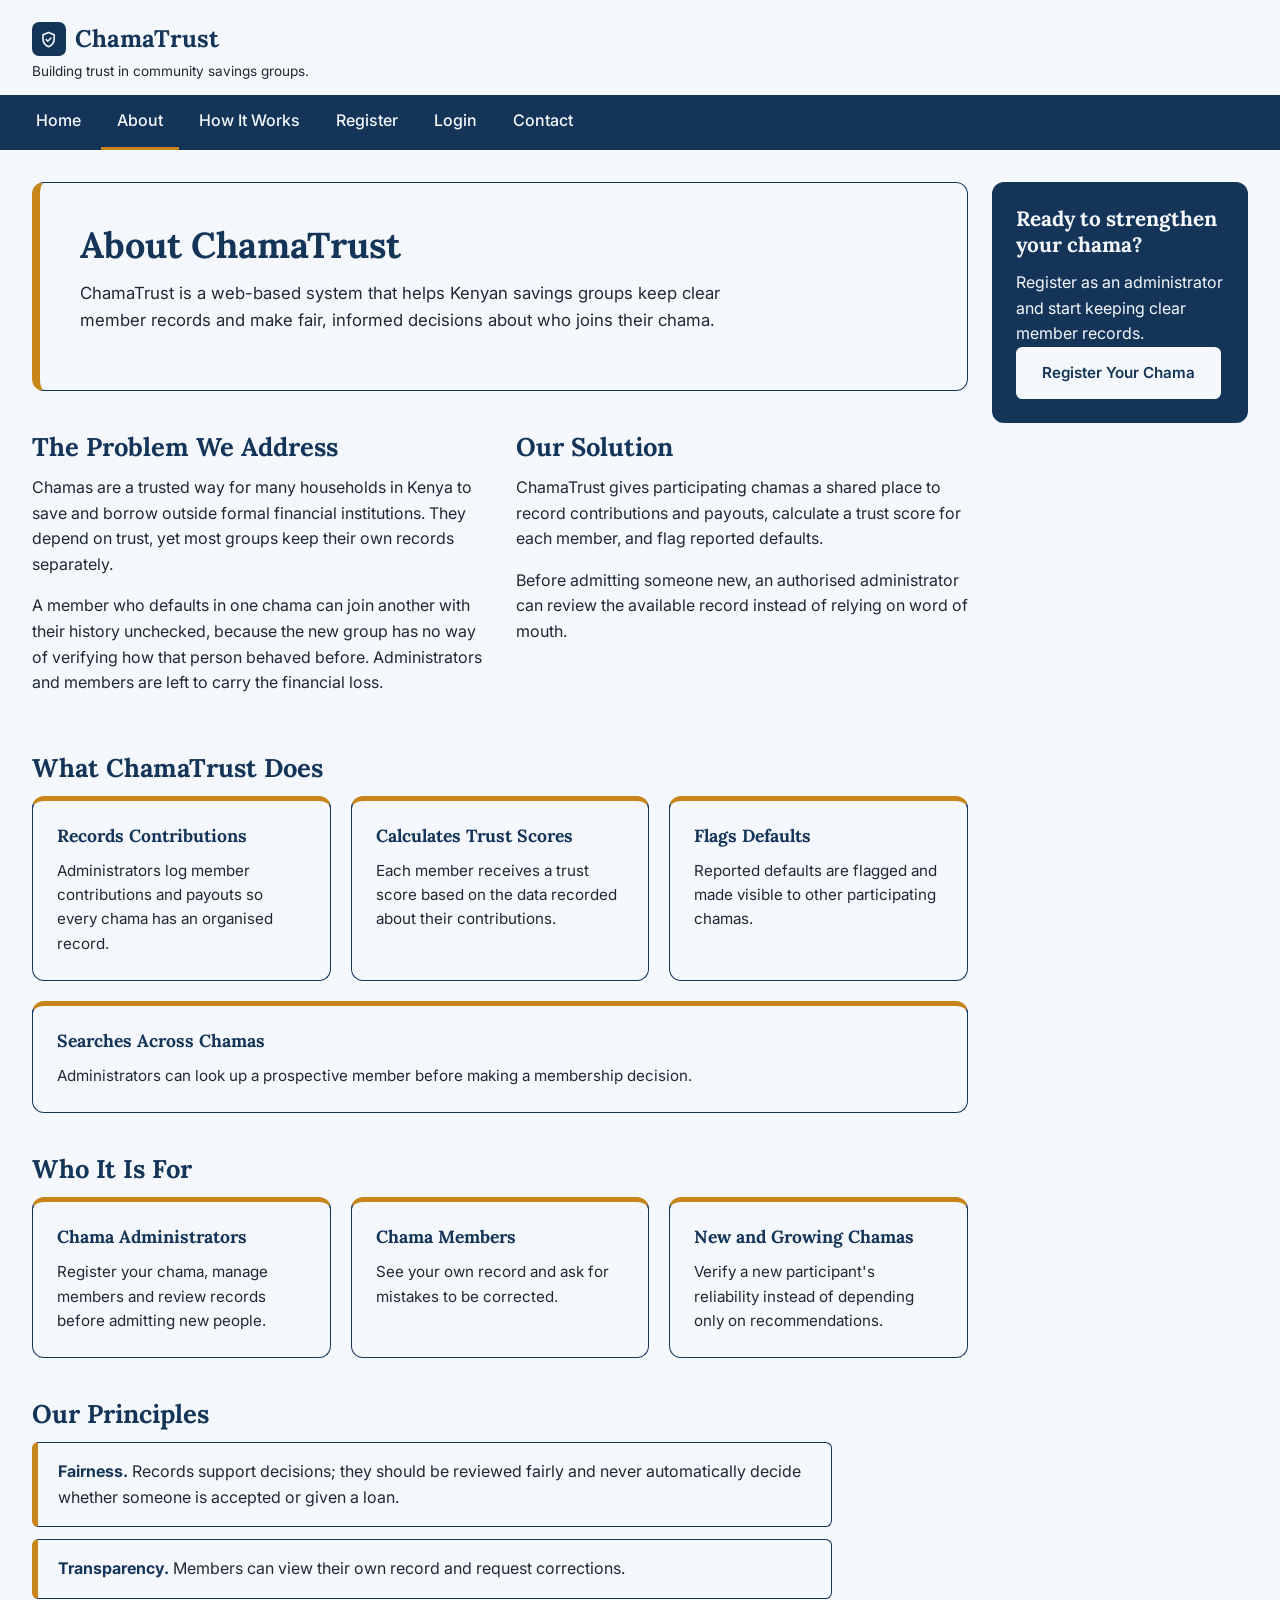
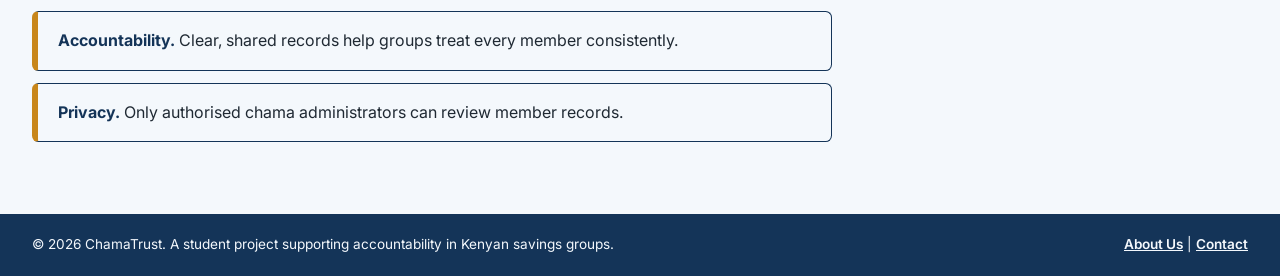
==== about.html @ 339ec927 "Add team site pages and styles" ====
<!DOCTYPE html>
<html lang="en">
<head>
    <meta charset="UTF-8">
    <meta name="viewport" content="width=device-width, initial-scale=1.0">
    <title>About | ChamaTrust</title>
    <link rel="preconnect" href="https://fonts.googleapis.com">
    <link rel="preconnect" href="https://fonts.gstatic.com" crossorigin>
    <link href="https://fonts.googleapis.com/css2?family=Inter:wght@400;500;600;700&amp;family=Lora:wght@500;700&amp;display=swap" rel="stylesheet">
    <link rel="stylesheet" href="css/style.css">
</head>
<body>
    <header>
        <p class="brand"><span class="brand-mark"><svg viewBox="0 0 24 24" fill="none" stroke="currentColor" stroke-width="2" stroke-linecap="round" stroke-linejoin="round" aria-hidden="true"><path d="M12 3l7 3v5c0 4.5-3 8.2-7 10-4-1.8-7-5.5-7-10V6l7-3z"/><path d="M9 12l2 2 4-4"/></svg></span>ChamaTrust</p>
        <p class="tagline">Building trust in community savings groups.</p>
    </header>
    <nav aria-label="Main navigation">
        <ul>
            <li><a href="index.html">Home</a></li>
            <li><a href="about.html" aria-current="page">About</a></li>
            <li><a href="how-it-works.html">How It Works</a></li>
            <li><a href="register.html">Register</a></li>
            <li><a href="login.html">Login</a></li>
            <li><a href="contact.html">Contact</a></li>
        </ul>
    </nav>
    <main>
        <section class="hero">
            <h1>About ChamaTrust</h1>
            <p>ChamaTrust is a web-based system that helps Kenyan savings groups keep clear member
                records and make fair, informed decisions about who joins their chama.</p>
        </section>

        <section class="about-split">
            <div>
                <h2>The Problem We Address</h2>
                <p>Chamas are a trusted way for many households in Kenya to save and borrow outside
                    formal financial institutions. They depend on trust, yet most groups keep their
                    own records separately.</p>
                <p>A member who defaults in one chama can join another with their history unchecked,
                    because the new group has no way of verifying how that person behaved before.
                    Administrators and members are left to carry the financial loss.</p>
            </div>
            <div>
                <h2>Our Solution</h2>
                <p>ChamaTrust gives participating chamas a shared place to record contributions and
                    payouts, calculate a trust score for each member, and flag reported defaults.</p>
                <p>Before admitting someone new, an authorised administrator can review the available
                    record instead of relying on word of mouth.</p>
            </div>
        </section>

        <section>
            <h2>What ChamaTrust Does</h2>
            <ul class="cards">
                <li><h3>Records Contributions</h3>
                    <p>Administrators log member contributions and payouts so every chama has an organised record.</p></li>
                <li><h3>Calculates Trust Scores</h3>
                    <p>Each member receives a trust score based on the data recorded about their contributions.</p></li>
                <li><h3>Flags Defaults</h3>
                    <p>Reported defaults are flagged and made visible to other participating chamas.</p></li>
                <li><h3>Searches Across Chamas</h3>
                    <p>Administrators can look up a prospective member before making a membership decision.</p></li>
            </ul>
        </section>

        <section>
            <h2>Who It Is For</h2>
            <ul class="cards cards-3">
                <li><h3>Chama Administrators</h3>
                    <p>Register your chama, manage members and review records before admitting new people.</p></li>
                <li><h3>Chama Members</h3>
                    <p>See your own record and ask for mistakes to be corrected.</p></li>
                <li><h3>New and Growing Chamas</h3>
                    <p>Verify a new participant's reliability instead of depending only on recommendations.</p></li>
            </ul>
        </section>

        <section class="goal">
            <h2>Our Principles</h2>
            <ul class="principles">
                <li><strong>Fairness.</strong> Records support decisions; they should be reviewed fairly and never automatically decide whether someone is accepted or given a loan.</li>
                <li><strong>Transparency.</strong> Members can view their own record and request corrections.</li>
                <li><strong>Accountability.</strong> Clear, shared records help groups treat every member consistently.</li>
                <li><strong>Privacy.</strong> Only authorised chama administrators can review member records.</li>
            </ul>
        </section>
    </main>
    <aside>
        <div>
            <h2>Ready to strengthen your chama?</h2>
            <p>Register as an administrator and start keeping clear member records.</p>
        </div>
        <a class="btn" href="register.html">Register Your Chama</a>
    </aside>
    <footer>
        <p>&copy; 2026 ChamaTrust. A student project supporting accountability in Kenyan savings groups.</p>
        <p><a href="about.html">About Us</a> | <a href="contact.html">Contact</a></p>
    </footer>
</body>
</html>
---- css/style.css ----
/* House style — main #143458 ground #F4F8FC ink #1F2933 accent #C8861A
   headings: Lora, serif body: Inter, sans-serif */

/* 1 · house style
   body, h1, h2, a, header, nav, footer, buttons, forms */
:root {
  --main: #143458;
  --ground: #F4F8FC;
  --ink: #1F2933;
  --accent: #C8861A;
}

*, *::before, *::after { box-sizing: border-box; }
img, input, select, textarea { max-width: 100%; }

body {
  margin: 0;
  font-family: "Inter", sans-serif;
  line-height: 1.6;
  color: var(--ink);
  background: var(--ground);
}

h1, h2, h3 { font-family: "Lora", serif; color: var(--main); line-height: 1.25; margin: 0 0 0.75rem; }
h1 { font-size: 2.25rem; }
h2 { font-size: 1.6rem; }
h3 { font-size: 1.1rem; }
p { margin: 0 0 1rem; }
a { color: var(--main); font-weight: 600; }

header { padding: 1.25rem 2rem 0.75rem; }
.brand { display: flex; align-items: center; gap: 0.6rem; margin: 0; font-family: "Lora", serif; font-size: 1.5rem; font-weight: 700; color: var(--main); }
.brand-mark { width: 2.1rem; height: 2.1rem; border-radius: 0.45rem; background: var(--main); color: var(--ground); display: grid; place-items: center; }
.brand-mark svg { width: 1.2rem; height: 1.2rem; }
.tagline { margin: 0.15rem 0 0; font-size: 0.85rem; }

nav { background: var(--main); position: sticky; top: 0; z-index: 10; }
nav a { display: block; padding: 0.85rem 1rem; color: var(--ground); font-weight: 500; text-decoration: none; border-bottom: 3px solid transparent; }
nav a:hover, nav a[aria-current="page"] { border-bottom-color: var(--accent); }

footer { background: var(--main); color: var(--ground); padding: 1.25rem 2rem; display: flex; justify-content: space-between; flex-wrap: wrap; gap: 0.5rem; font-size: 0.85rem; }
footer p { margin: 0; }
footer a { color: var(--ground); }

.btn, button {
  display: inline-flex; align-items: center; justify-content: center; gap: 0.6rem;
  font: inherit; font-weight: 600; font-size: 0.95rem; cursor: pointer;
  padding: 0.75rem 1.5rem; border: 2px solid var(--main); border-radius: 0.4rem;
  background: var(--main); color: var(--ground); text-decoration: none;
}
.btn:hover, button:hover { background: var(--ink); border-color: var(--ink); }
.btn-outline { background: var(--ground); color: var(--main); }
.btn-outline:hover { background: var(--main); border-color: var(--main); color: var(--ground); }
button svg { width: 1rem; height: 1rem; }

/* 2 · layout
   the grid, the nav row, the cards */
body {
  display: grid;
  grid-template-columns: minmax(0, 1fr) 18rem;
  grid-template-rows: auto auto 1fr auto;
  grid-template-areas:
    "header header"
    "nav nav"
    "main aside"
    "footer footer";
  min-height: 100vh;
}
header { grid-area: header; }
nav { grid-area: nav; }
main { grid-area: main; padding: 2rem 1.5rem 2rem 2rem; overflow-wrap: break-word; }
aside { grid-area: aside; align-self: start; margin: 2rem 2rem 2rem 0; padding: 1.5rem; background: var(--main); color: var(--ground); border-radius: 0.75rem; overflow-wrap: break-word; }
footer { grid-area: footer; }

nav ul { list-style: none; margin: 0; padding: 0 1.25rem; display: flex; gap: 0.25rem; }

main section { margin-bottom: 2.5rem; }

.cards { list-style: none; margin: 0; padding: 0; display: flex; flex-wrap: wrap; gap: 1.25rem; }
.cards li { flex: 1 1 14rem; padding: 1.5rem; border: 1px solid var(--main); border-top: 5px solid var(--accent); border-radius: 0.75rem; }
.cards p { margin: 0; font-size: 0.95rem; }

aside h2 { color: var(--ground); font-size: 1.3rem; }
aside a { color: var(--ground); }
aside .btn { background: var(--ground); color: var(--main); border-color: var(--ground); }
aside .btn:hover { background: var(--accent); border-color: var(--accent); color: var(--ink); }
aside p:last-child { margin-bottom: 0; }

.table-scroll { overflow-x: auto; }

/* 3 · pages: index, about, how-it-works */
.hero { padding: 2.5rem; border: 1px solid var(--main); border-left: 8px solid var(--accent); border-radius: 0.75rem; }
.hero h1 { max-width: 44rem; }
.hero p { max-width: 42rem; font-size: 1.05rem; }
.hero-actions { display: flex; flex-wrap: wrap; gap: 0.75rem; margin: 1.5rem 0 0; }

.goal p, .about-split p { max-width: 46rem; }
.about-split { display: flex; flex-wrap: wrap; gap: 2rem; }
.about-split div { flex: 1 1 18rem; }

.principles { list-style: none; margin: 0; padding: 0; max-width: 50rem; }
.principles li { margin-bottom: 0.75rem; padding: 1rem 1.25rem; border: 1px solid var(--main); border-left: 6px solid var(--accent); border-radius: 0.4rem; }
.principles strong { color: var(--main); }

.steps { list-style: none; counter-reset: step; margin: 0; padding: 0; max-width: 50rem; }
.steps li { counter-increment: step; position: relative; margin-bottom: 1rem; padding: 1.25rem 1.5rem 1.25rem 4.5rem; border: 1px solid var(--main); border-radius: 0.75rem; }
.steps li::before { content: counter(step); position: absolute; left: 1.25rem; top: 1.2rem; width: 2.3rem; height: 2.3rem; border-radius: 50%; background: var(--main); color: var(--ground); display: grid; place-items: center; font-weight: 700; }
.steps p { margin: 0; }

/* 4 · pages: contact, login, register (forms) */
.form-card { max-width: 32rem; padding: 2rem; border: 1px solid var(--main); border-radius: 0.75rem; }
.form-card h2 { font-size: 1.4rem; }
.eyebrow { margin: 0 0 0.25rem; font-size: 0.75rem; font-weight: 700; letter-spacing: 0.08em; text-transform: uppercase; color: var(--main); }

.tabs { display: flex; margin: 0 0 1.5rem; border: 1px solid var(--main); border-radius: 0.5rem; overflow: hidden; }
.tabs a { flex: 1; padding: 0.6rem; text-align: center; text-decoration: none; font-size: 0.9rem; }
.tabs a[aria-current="page"] { background: var(--main); color: var(--ground); }

.field { margin-bottom: 1.1rem; }
label { display: block; margin-bottom: 0.4rem; font-size: 0.9rem; font-weight: 600; color: var(--main); }
.label-row { display: flex; justify-content: space-between; align-items: baseline; gap: 1rem; }
.label-row a { font-size: 0.8rem; }
input, select, textarea {
  width: 100%; font: inherit; padding: 0.7rem 0.9rem; color: var(--ink); background: var(--ground);
  border: 1px solid var(--ink); border-radius: 0.4rem;
}
textarea { min-height: 8rem; resize: vertical; }
input:focus, select:focus, textarea:focus { outline: 3px solid var(--accent); outline-offset: 1px; }
.hint { margin: 0.35rem 0 0; font-size: 0.8rem; }
.form-card button { width: 100%; margin-top: 0.5rem; }
.form-alt { margin: 1.25rem 0 0; text-align: center; font-size: 0.9rem; }

.info { list-style: none; margin: 0 0 1rem; padding: 0; }
.info li { margin-bottom: 0.9rem; }
.info strong { display: block; font-size: 0.85rem; }

.faq details { margin-bottom: 0.75rem; padding: 1rem 1.25rem; border: 1px solid var(--main); border-radius: 0.6rem; max-width: 50rem; }
.faq summary { cursor: pointer; font-weight: 600; color: var(--main); }
.faq details[open] summary { margin-bottom: 0.6rem; }
.faq p { margin: 0; }

/* 5 · phone — keep this last */
@media (max-width: 700px) {
  body {
    grid-template-columns: minmax(0, 1fr);
    grid-template-rows: auto auto auto auto auto;
    grid-template-areas:
      "header"
      "nav"
      "main"
      "aside"
      "footer";
  }
  header, footer { padding-left: 1rem; padding-right: 1rem; }
  nav ul { flex-wrap: wrap; padding: 0 0.5rem; }
  nav a { padding: 0.7rem 0.75rem; }
  main { padding: 1.5rem 1rem; }
  aside { margin: 0 1rem 1.5rem; }
  h1 { font-size: 1.7rem; }
  .hero { padding: 1.5rem 1.25rem; }
  .steps li { padding-left: 3.75rem; }
  .steps li::before { left: 0.9rem; }
  .form-card { padding: 1.25rem; }
}
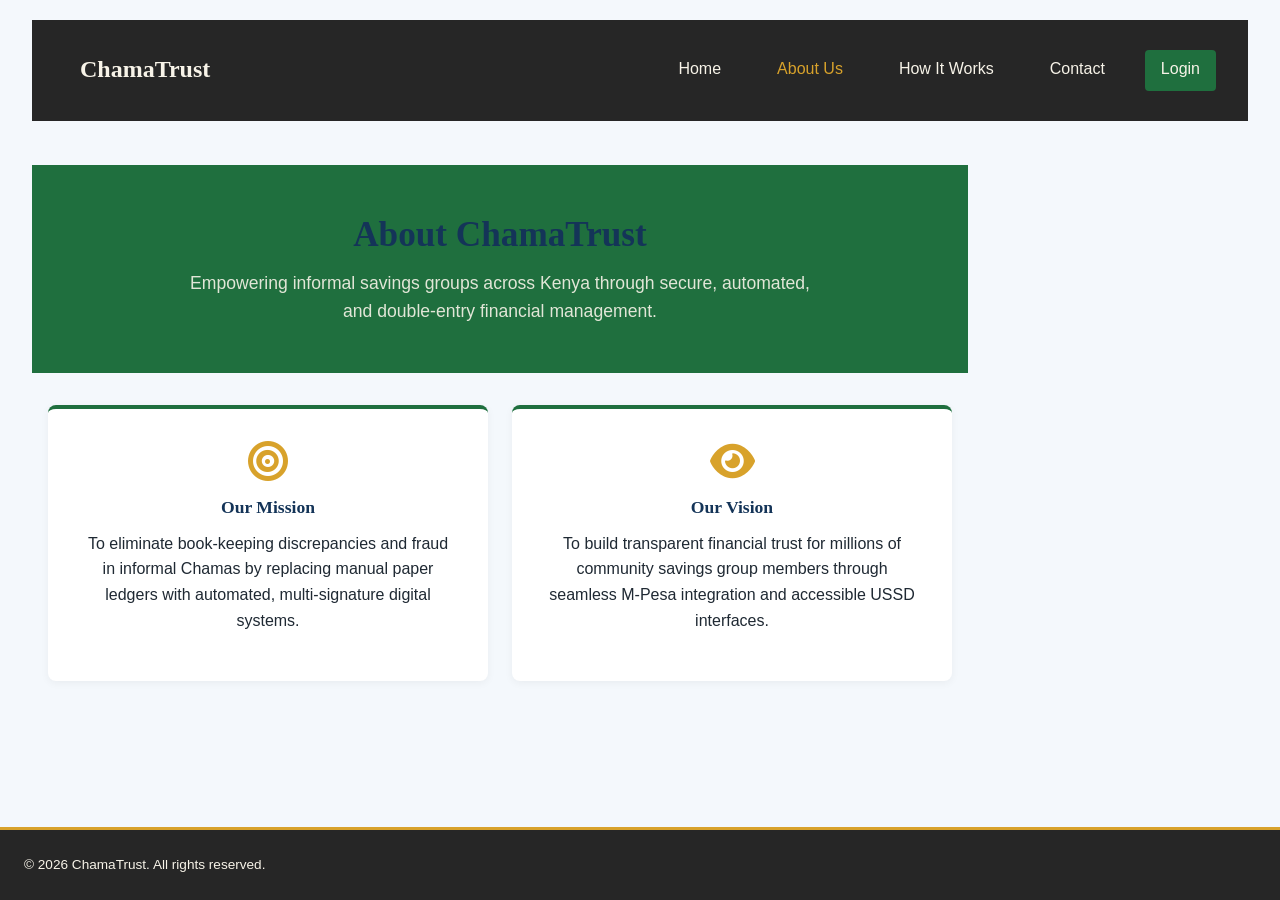
==== commit 62a2b803: "Updated contact, about, and how-it-works page details" ====
--- a/about.html
+++ b/about.html
@@ -1,102 +1,48 @@
 <!DOCTYPE html>
 <html lang="en">
 <head>
-    <meta charset="UTF-8">
-    <meta name="viewport" content="width=device-width, initial-scale=1.0">
-    <title>About | ChamaTrust</title>
-    <link rel="preconnect" href="https://fonts.googleapis.com">
-    <link rel="preconnect" href="https://fonts.gstatic.com" crossorigin>
-    <link href="https://fonts.googleapis.com/css2?family=Inter:wght@400;500;600;700&amp;family=Lora:wght@500;700&amp;display=swap" rel="stylesheet">
-    <link rel="stylesheet" href="css/style.css">
+  <meta charset="UTF-8">
+  <meta name="viewport" content="width=device-width, initial-scale=1.0">
+  <title>About Us - ChamaTrust</title>
+  <link rel="stylesheet" href="css/style.css">
+  <link rel="stylesheet" href="https://cdnjs.cloudflare.com/ajax/libs/font-awesome/6.5.1/css/all.min.css">
 </head>
 <body>
-    <header>
-        <p class="brand"><span class="brand-mark"><svg viewBox="0 0 24 24" fill="none" stroke="currentColor" stroke-width="2" stroke-linecap="round" stroke-linejoin="round" aria-hidden="true"><path d="M12 3l7 3v5c0 4.5-3 8.2-7 10-4-1.8-7-5.5-7-10V6l7-3z"/><path d="M9 12l2 2 4-4"/></svg></span>ChamaTrust</p>
-        <p class="tagline">Building trust in community savings groups.</p>
-    </header>
-    <nav aria-label="Main navigation">
-        <ul>
-            <li><a href="index.html">Home</a></li>
-            <li><a href="about.html" aria-current="page">About</a></li>
-            <li><a href="how-it-works.html">How It Works</a></li>
-            <li><a href="register.html">Register</a></li>
-            <li><a href="login.html">Login</a></li>
-            <li><a href="contact.html">Contact</a></li>
-        </ul>
+  <header>
+    <nav class="navbar">
+      <div class="logo"><a href="index.html">ChamaTrust</a></div>
+      <ul class="nav-links">
+        <li><a href="index.html">Home</a></li>
+        <li><a href="about.html" class="active">About Us</a></li>
+        <li><a href="how-it-works.html">How It Works</a></li>
+        <li><a href="contact.html">Contact</a></li>
+        <li><a href="login.html" class="btn-login">Login</a></li>
+      </ul>
     </nav>
-    <main>
-        <section class="hero">
-            <h1>About ChamaTrust</h1>
-            <p>ChamaTrust is a web-based system that helps Kenyan savings groups keep clear member
-                records and make fair, informed decisions about who joins their chama.</p>
-        </section>
+  </header>
 
-        <section class="about-split">
-            <div>
-                <h2>The Problem We Address</h2>
-                <p>Chamas are a trusted way for many households in Kenya to save and borrow outside
-                    formal financial institutions. They depend on trust, yet most groups keep their
-                    own records separately.</p>
-                <p>A member who defaults in one chama can join another with their history unchecked,
-                    because the new group has no way of verifying how that person behaved before.
-                    Administrators and members are left to carry the financial loss.</p>
-            </div>
-            <div>
-                <h2>Our Solution</h2>
-                <p>ChamaTrust gives participating chamas a shared place to record contributions and
-                    payouts, calculate a trust score for each member, and flag reported defaults.</p>
-                <p>Before admitting someone new, an authorised administrator can review the available
-                    record instead of relying on word of mouth.</p>
-            </div>
-        </section>
+  <main class="about-container">
+    <section class="about-hero">
+      <h1>About ChamaTrust</h1>
+      <p>Empowering informal savings groups across Kenya through secure, automated, and double-entry financial management.</p>
+    </section>
 
-        <section>
-            <h2>What ChamaTrust Does</h2>
-            <ul class="cards">
-                <li><h3>Records Contributions</h3>
-                    <p>Administrators log member contributions and payouts so every chama has an organised record.</p></li>
-                <li><h3>Calculates Trust Scores</h3>
-                    <p>Each member receives a trust score based on the data recorded about their contributions.</p></li>
-                <li><h3>Flags Defaults</h3>
-                    <p>Reported defaults are flagged and made visible to other participating chamas.</p></li>
-                <li><h3>Searches Across Chamas</h3>
-                    <p>Administrators can look up a prospective member before making a membership decision.</p></li>
-            </ul>
-        </section>
+    <section class="about-mission">
+      <div class="card">
+        <i class="fa-solid fa-bullseye"></i>
+        <h3>Our Mission</h3>
+        <p>To eliminate book-keeping discrepancies and fraud in informal Chamas by replacing manual paper ledgers with automated, multi-signature digital systems.</p>
+      </div>
+      <div class="card">
+        <i class="fa-solid fa-eye"></i>
+        <h3>Our Vision</h3>
+        <p>To build transparent financial trust for millions of community savings group members through seamless M-Pesa integration and accessible USSD interfaces.</p>
+      </div>
+    </section>
+  </main>
 
-        <section>
-            <h2>Who It Is For</h2>
-            <ul class="cards cards-3">
-                <li><h3>Chama Administrators</h3>
-                    <p>Register your chama, manage members and review records before admitting new people.</p></li>
-                <li><h3>Chama Members</h3>
-                    <p>See your own record and ask for mistakes to be corrected.</p></li>
-                <li><h3>New and Growing Chamas</h3>
-                    <p>Verify a new participant's reliability instead of depending only on recommendations.</p></li>
-            </ul>
-        </section>
-
-        <section class="goal">
-            <h2>Our Principles</h2>
-            <ul class="principles">
-                <li><strong>Fairness.</strong> Records support decisions; they should be reviewed fairly and never automatically decide whether someone is accepted or given a loan.</li>
-                <li><strong>Transparency.</strong> Members can view their own record and request corrections.</li>
-                <li><strong>Accountability.</strong> Clear, shared records help groups treat every member consistently.</li>
-                <li><strong>Privacy.</strong> Only authorised chama administrators can review member records.</li>
-            </ul>
-        </section>
-    </main>
-    <aside>
-        <div>
-            <h2>Ready to strengthen your chama?</h2>
-            <p>Register as an administrator and start keeping clear member records.</p>
-        </div>
-        <a class="btn" href="register.html">Register Your Chama</a>
-    </aside>
-    <footer>
-        <p>&copy; 2026 ChamaTrust. A student project supporting accountability in Kenyan savings groups.</p>
-        <p><a href="about.html">About Us</a> | <a href="contact.html">Contact</a></p>
-    </footer>
+  <footer>
+    <p>&copy; 2026 ChamaTrust. All rights reserved.</p>
+  </footer>
 </body>
-</html>
-
+</html>
--- a/css/style.css
+++ b/css/style.css
@@ -162,3 +162,192 @@
   .steps li::before { left: 0.9rem; }
   .form-card { padding: 1.25rem; }
 }
+/* ==========================================================================
+   CHAMATRUST - ADDITIONAL PAGE STYLES (Contact, About, How It Works)
+   ========================================================================== */
+
+/* --------------------------------------------------------------------------
+   1. NAVIGATION & LAYOUT CORE
+   -------------------------------------------------------------------------- */
+.navbar {
+  display: flex;
+  justify-content: space-between;
+  align-items: center;
+  background-color: #262626;
+  padding: 1rem 2rem;
+}
+
+.navbar .logo a {
+  color: #F7F3E8;
+  font-family: "Source Serif 4", Georgia, serif;
+  font-size: 1.5rem;
+  font-weight: bold;
+  text-decoration: none;
+}
+
+.nav-links {
+  display: flex;
+  list-style: none;
+  gap: 1.5rem;
+  margin: 0;
+  padding: 0;
+  align-items: center;
+}
+
+.nav-links a {
+  color: #F7F3E8;
+  text-decoration: none;
+  font-weight: 500;
+  transition: color 0.2s ease;
+}
+
+.nav-links a:hover,
+.nav-links a.active {
+  color: #D8A22B;
+}
+
+.btn-login {
+  background-color: #1F6F3E;
+  padding: 0.4rem 1rem;
+  border-radius: 4px;
+}
+
+.btn-login:hover {
+  background-color: #185831;
+  color: #ffffff !important;
+}
+
+/* --------------------------------------------------------------------------
+   2. HERO SECTIONS
+   -------------------------------------------------------------------------- */
+.contact-hero, .about-hero, .works-hero {
+  background-color: #1F6F3E;
+  color: #F7F3E8;
+  text-align: center;
+  padding: 3rem 1.5rem;
+  margin-bottom: 2rem;
+}
+
+.contact-hero h1, .about-hero h1, .works-hero h1 {
+  margin-top: 0;
+  font-size: 2.2rem;
+}
+
+.contact-hero p, .about-hero p, .works-hero p {
+  font-size: 1.1rem;
+  max-width: 650px;
+  margin: 0.5rem auto 0;
+  opacity: 0.9;
+}
+
+/* --------------------------------------------------------------------------
+   3. CONTACT PAGE LAYOUT & FORM
+   -------------------------------------------------------------------------- */
+.contact-content {
+  display: flex;
+  flex-wrap: wrap;
+  gap: 2rem;
+  max-width: 1000px;
+  margin: 0 auto 3rem;
+  padding: 0 1rem;
+}
+
+.contact-info, .contact-form {
+  flex: 1 1 20rem;
+  background: #ffffff;
+  padding: 2rem;
+  border-radius: 8px;
+  box-shadow: 0 2px 8px rgba(0, 0, 0, 0.05);
+  border-top: 4px solid #D8A22B;
+}
+
+.contact-info h3, .contact-form h3 {
+  margin-top: 0;
+  color: #1F6F3E;
+}
+
+.contact-info p {
+  display: flex;
+  align-items: center;
+  gap: 0.75rem;
+  margin: 1rem 0;
+}
+
+.contact-info i {
+  color: #1F6F3E;
+  width: 20px;
+}
+
+.form-group {
+  margin-bottom: 1.25rem;
+}
+
+.form-group label {
+  font-weight: 600;
+  margin-bottom: 0.3rem;
+}
+
+.form-group input,
+.form-group textarea {
+  width: 100%;
+  border: 1px solid #ccc;
+  border-radius: 4px;
+}
+
+.btn-submit {
+  width: 100%;
+  cursor: pointer;
+}
+
+/* --------------------------------------------------------------------------
+   4. ABOUT & HOW IT WORKS CARDS
+   -------------------------------------------------------------------------- */
+.about-mission, .steps-grid {
+  display: flex;
+  flex-wrap: wrap;
+  gap: 1.5rem;
+  max-width: 1000px;
+  margin: 0 auto 3rem;
+  padding: 0 1rem;
+}
+
+.card, .step-card {
+  flex: 1 1 18rem;
+  background: #ffffff;
+  padding: 2rem;
+  border-radius: 8px;
+  text-align: center;
+  box-shadow: 0 2px 8px rgba(0, 0, 0, 0.05);
+  border-top: 4px solid #1F6F3E;
+}
+
+.card i {
+  font-size: 2.5rem;
+  color: #D8A22B;
+  margin-bottom: 1rem;
+}
+
+.step-num {
+  display: inline-block;
+  background: #D8A22B;
+  color: #262626;
+  width: 36px;
+  height: 36px;
+  line-height: 36px;
+  border-radius: 50%;
+  font-weight: bold;
+  font-size: 1.2rem;
+  margin-bottom: 1rem;
+}
+
+/* --------------------------------------------------------------------------
+   5. FOOTER STYLING
+   -------------------------------------------------------------------------- */
+footer {
+  text-align: center;
+  background: #262626;
+  color: #F7F3E8;
+  padding: 1.5rem;
+  margin-top: 3rem;
+  border-top: 3px solid #D8A22B;
+}
